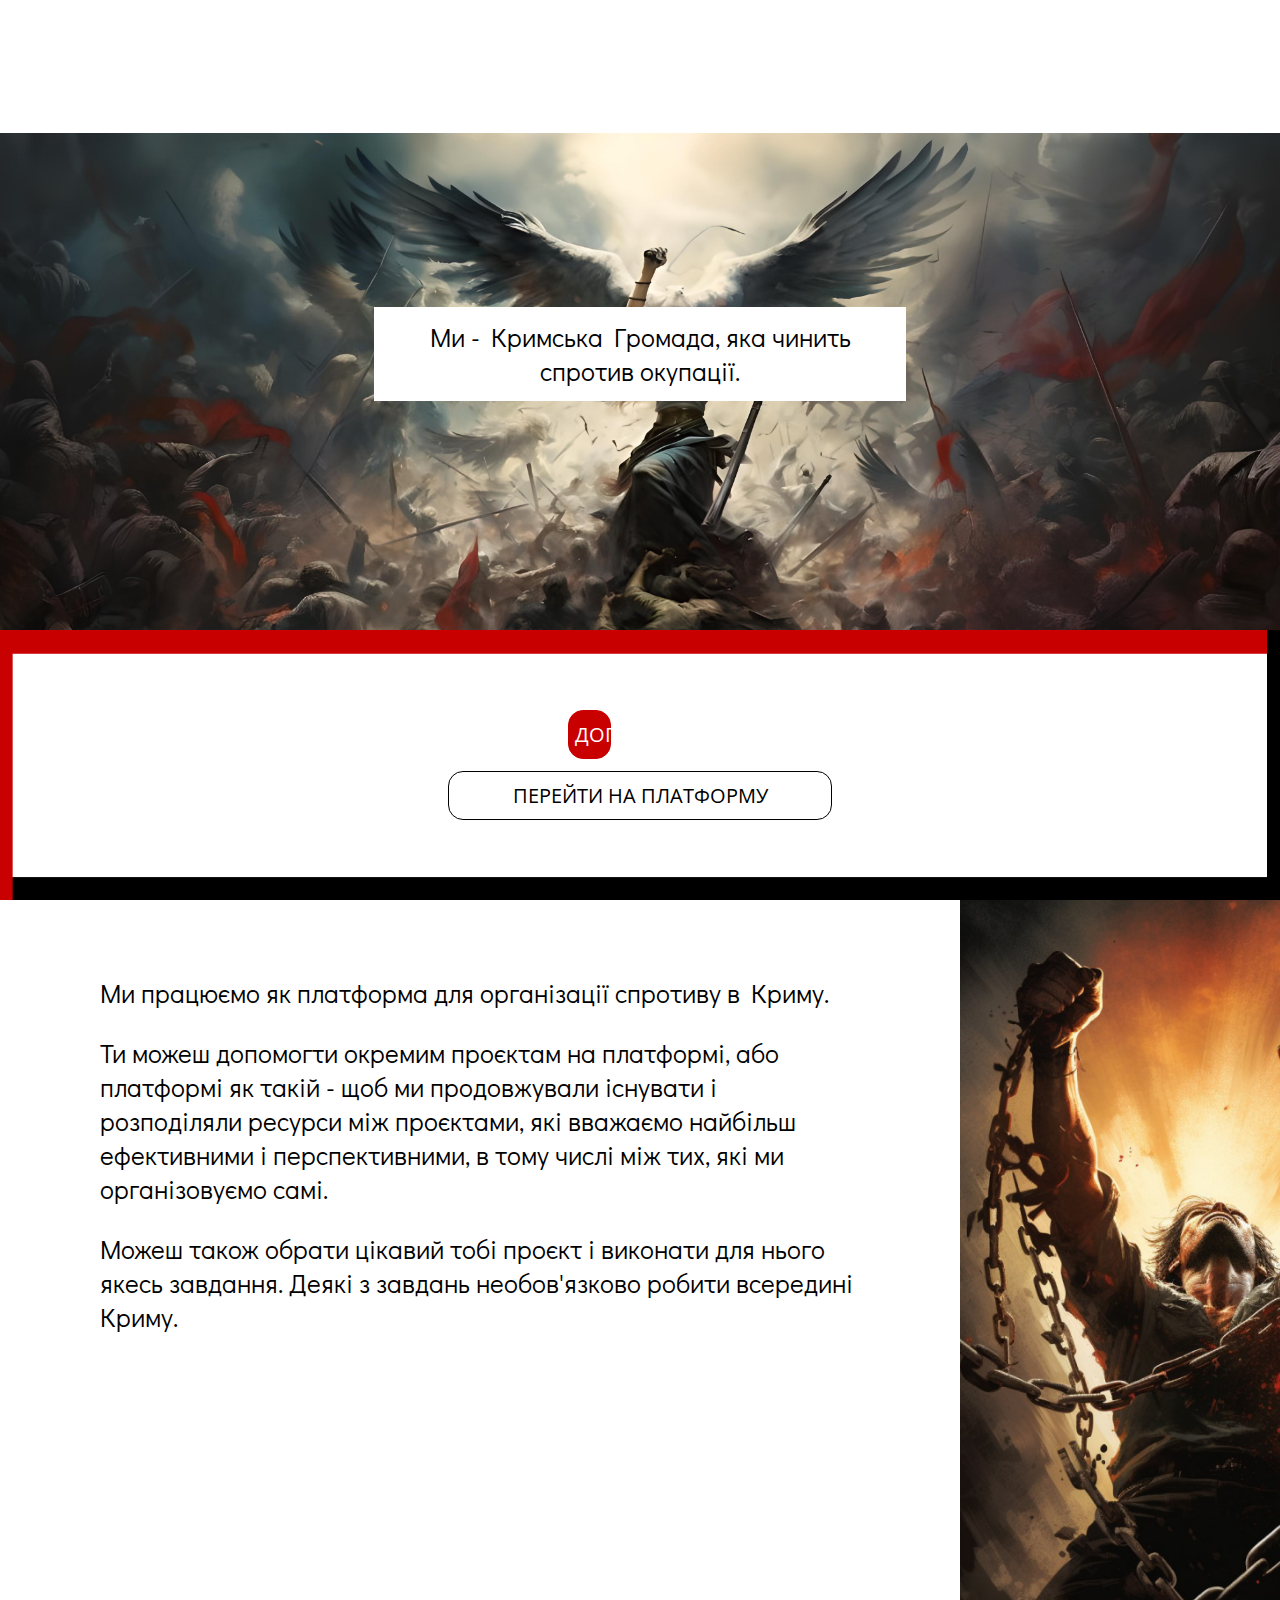
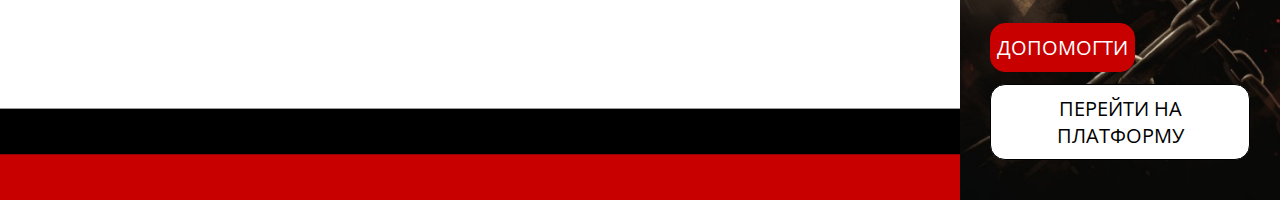
==== index.html @ 50bc7f48 "Update index.html" ====
﻿<!DOCTYPE html>

<html lang="en" xmlns="http://www.w3.org/1999/xhtml">
<head>
    <meta charset="utf-8" />
    <title>Кримська Громада</title>
    <link rel="stylesheet" href="style.css" />
    <link rel="preconnect" href="https://fonts.googleapis.com">
    <link rel="preconnect" href="https://fonts.gstatic.com" crossorigin>
    <link href="https://fonts.googleapis.com/css2?family=Didact+Gothic&family=Open+Sans&display=swap" rel="stylesheet">
</head>
<body>
    <style>
        button {
            cursor: pointer;
        }
    </style>
    <section class="section1">
        <div class="section1-div1">
            <p>Ми - Кримська Громада, яка чинить спротив окупації.</p>
        </div>
        <div class="section1-div2">
            <form action="https://quicknote.io/be9ea5e0-3ef2-11ee-a521-91339c8fe0ee"><button class="red-button">Допомогти</button></form>
            <button class="white-button">Перейти на платформу</button>
        </div>
    </section>
    <section class="section2">
        <div class="section2-div1">
            <p>Ми працюємо як платформа для організації спротиву в Криму.</p>
            <p>
                Ти можеш допомогти окремим проєктам на
                платформі, або платформі як такій - щоб ми продовжували існувати і розподіляли ресурси між проєктами, які вважаємо найбільш ефективними і перспективними, в тому числі між тих, які ми організовуємо самі.
            </p>
            <p>Можеш також обрати цікавий тобі проєкт і виконати для нього якесь завдання. Деякі з завдань необов'язково робити всередині Криму.</p>
        </div>
        <img src="img/bg3.png" class="mobile" />
        <div class="section2-div2">
            <form action="https://quicknote.io/be9ea5e0-3ef2-11ee-a521-91339c8fe0ee"><button class="red-button">Допомогти</button></form>
            <form action=""><button class="white-button">Перейти на платформу</button></form>
</div>
    </section>
</body>
</html>
---- style.css ----
body {
    margin: 0;
}

p {
    color: #000;
    font-family: Didact Gothic;
    font-style: normal;
    font-weight: 400;
    line-height: normal;
}

button {
    font-family: Open Sans;
    font-style: normal;
    font-weight: 400;
    line-height: normal;
    border-radius: 15px;
    padding-top: 10px;
    padding-bottom: 10px;
    text-transform: uppercase;
}

.red-button {
    color: white;
    background: #C90000;
    border: 1px solid #C90000;
}

.white-button {
    color: black;
    background: white;
    border: 1px solid black;
}

@media (min-width: 1000px) {

    p {
        font-size: 26px;
    }

    button {
        font-size: 20px;
    }

    section {
        height: 100vh;
    }

    .mobile {
        display: none;
    }

    .section1-div1 {
        background: url(img/bg1.png) no-repeat;
        background-size: 100% auto;
        background-position: center;
        background-attachment: fixed;
        height: 70%;
        display: flex;
        justify-content: center;
        box-sizing: border-box;
     }

    .section1-div1 > p {
        padding: 13px 10px;
        background: white;
        text-align: center;
        width: 40%;
        height: fit-content;
        margin-top: 24%;
    }

    .section1-div2 {
        height: 30%;
        display: flex;
        flex-direction: column;
        justify-content: center;
        align-items: center;
        grid-gap: 12px;
        background: url(img/bg2.png) no-repeat;
        background-size: 102% 101%;
        background-position: center;
    }

    .section1-div2 button {
        width: 30%;
    }

}

@media (min-width: 1000px) {

    .section2 {
        display: flex;
        box-sizing: border-box;
    }

    .section2-div1 {
        padding: 50px 100px;
        background: url(img/bg4.png);
        background-size: 45% 100%;
    }

    .section2-div2 {
        width: 1000px;
        display: flex;
        flex-direction: column;
        grid-gap: 12px;
        padding-bottom: 5%;
        justify-content: flex-end;
        background: url(img/bg3.png) no-repeat;
        background-size: cover;
        padding: 40px 30px;
    }

}

@media (max-width: 1000px) {

    p {
        font-size: 16px;
    }

    button {
        width: 100%;
        font-size: 50px;
    }

    section {
        display: flex;
        flex-direction: column;
    }

    .section2 > div, .section1-div2 {
        padding-right: 40px;
        padding-left: 40px;
    }

    .section1 {
        height: 100vh;
        text-align: center;
        justify-content: space-between;
    }

    .section1-div2 {
        display: flex;
        flex-direction: column;
        align-items: center;
        grid-gap: 20px;
        height: 20%;
    }

    .section1-div1 {
        display: flex;
        justify-content: center;
        align-items: end;
        padding-bottom: 200px;
        box-sizing: border-box;
    }

    .section1-div2, .section2-div2 {
        display: flex;
        flex-direction: column;
        grid-gap: 20px;
        justify-content: center;
    }

    .section1-div1 {
        background: url(img/bg1-mobile.png) no-repeat;
        background-size: 100% 100%;
        background-position: center;
        background-attachment: fixed;
        height: 80%;
    }

    .section1 p {
        background: white;
        width: 60%;
        padding: 30px 20px;
        font-size: 60px;
        box-sizing: border-box;
    }

    .mobile {
        margin: 80px 0px;
    }

    .section2-div2 {
        margin-bottom: 80px;
    }
}
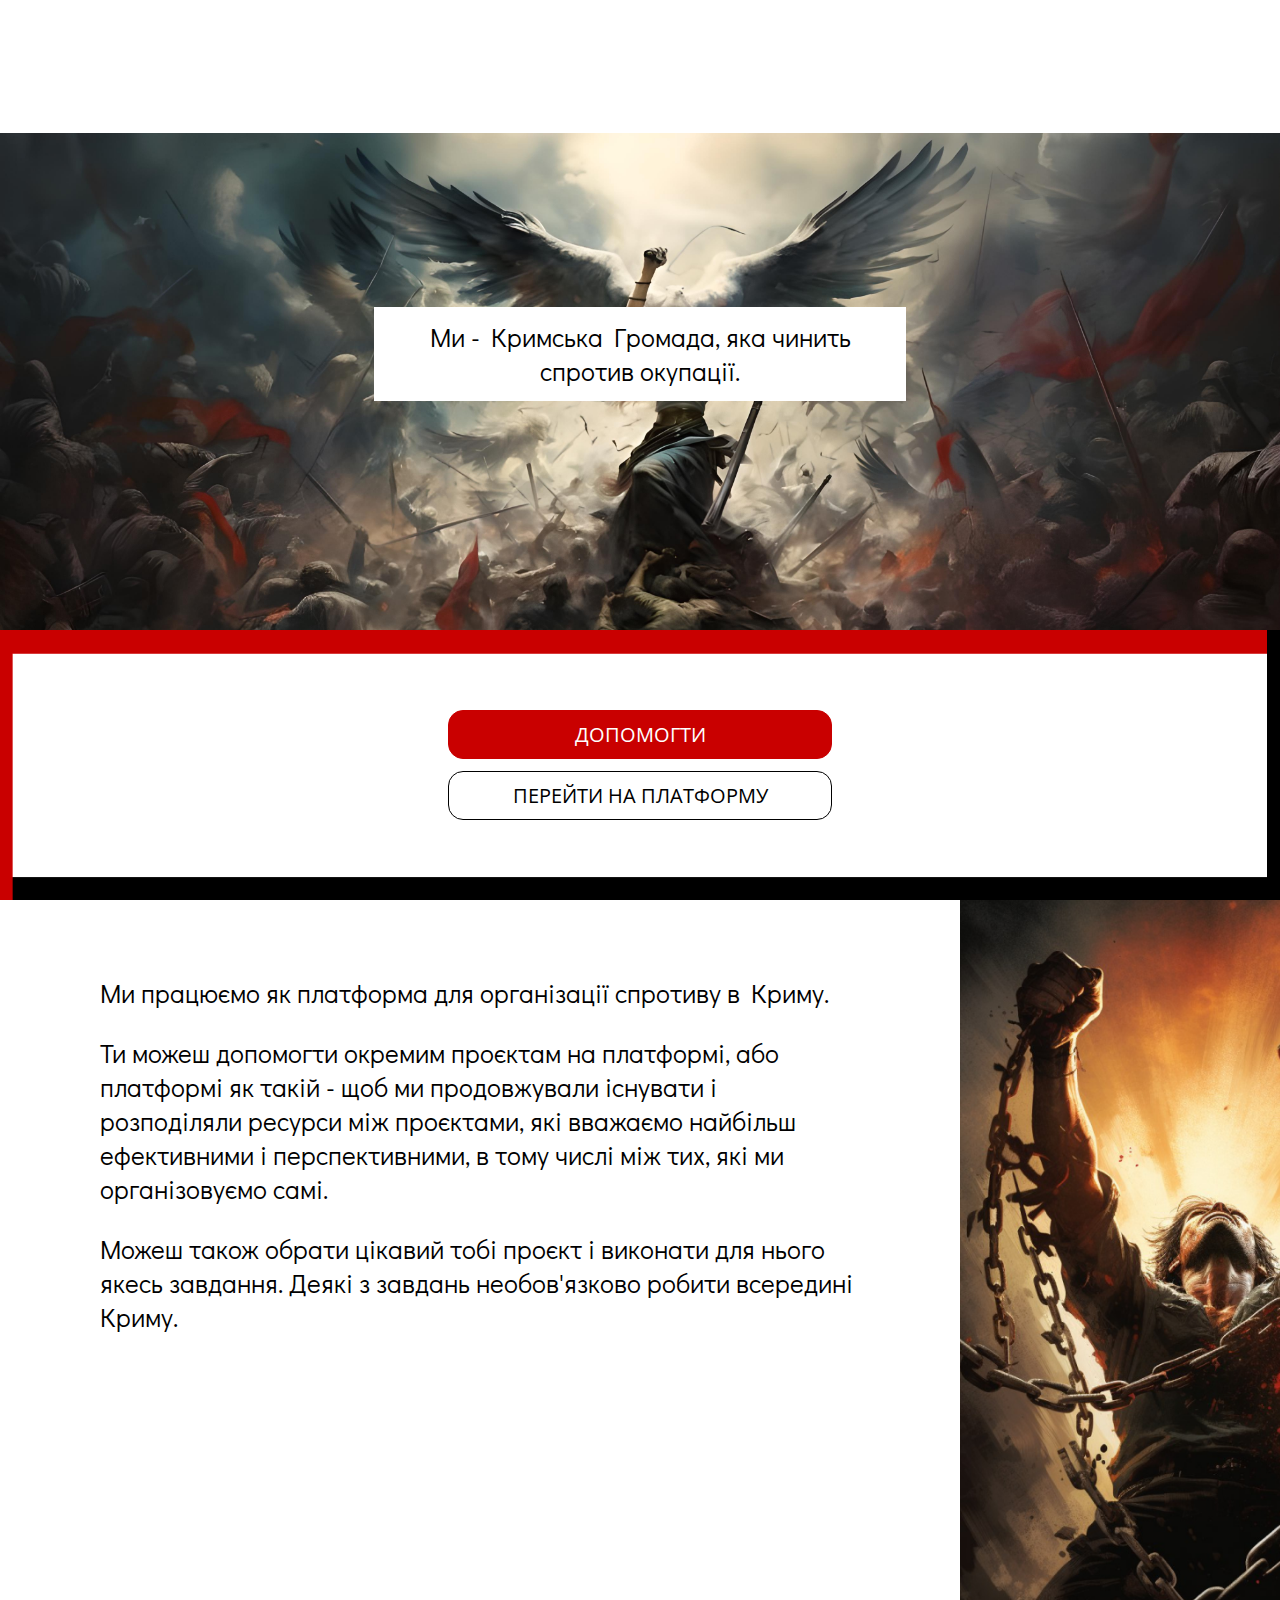
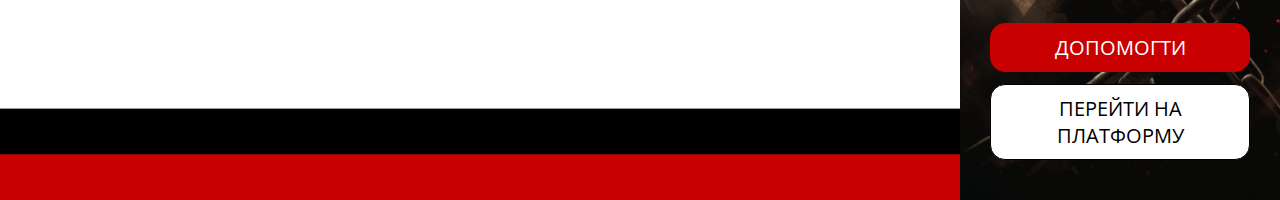
==== commit d19d9167: "-" ====
--- a/index.html
+++ b/index.html
@@ -20,8 +20,8 @@
             <p>Ми - Кримська Громада, яка чинить спротив окупації.</p>
         </div>
         <div class="section1-div2">
-            <form action="https://quicknote.io/be9ea5e0-3ef2-11ee-a521-91339c8fe0ee"><button class="red-button">Допомогти</button></form>
-            <button class="white-button">Перейти на платформу</button>
+            <button class="red-button"><a href="https://quicknote.io/be9ea5e0-3ef2-11ee-a521-91339c8fe0ee">Допомогти</a></button>
+            <button class="white-button"><a href="https://crimean-hromada-92213317e371.herokuapp.com/">Перейти на платформу</a></button>
         </div>
     </section>
     <section class="section2">
@@ -35,9 +35,9 @@
         </div>
         <img src="img/bg3.png" class="mobile" />
         <div class="section2-div2">
-            <form action="https://quicknote.io/be9ea5e0-3ef2-11ee-a521-91339c8fe0ee"><button class="red-button">Допомогти</button></form>
-            <form action=""><button class="white-button">Перейти на платформу</button></form>
-</div>
+            <button class="red-button"><a href="https://quicknote.io/be9ea5e0-3ef2-11ee-a521-91339c8fe0ee">Допомогти</a></button>
+            <button class="white-button"><a href="https://crimean-hromada-92213317e371.herokuapp.com/">Перейти на платформу</a></button>
+        </div>
     </section>
 </body>
 </html>
--- a/style.css
+++ b/style.css
@@ -11,26 +11,36 @@
 }
 
 button {
+    border-radius: 15px;
+    padding-top: 10px;
+    padding-bottom: 10px;
+}
+
+button a {
     font-family: Open Sans;
     font-style: normal;
     font-weight: 400;
     line-height: normal;
-    border-radius: 15px;
-    padding-top: 10px;
-    padding-bottom: 10px;
     text-transform: uppercase;
+    text-decoration: none;
 }
 
 .red-button {
-    color: white;
     background: #C90000;
     border: 1px solid #C90000;
 }
 
 .white-button {
-    color: black;
     background: white;
     border: 1px solid black;
+}
+
+.red-button a {
+    color: white;
+}
+
+.white-button a {
+    color: black;
 }
 
 @media (min-width: 1000px) {
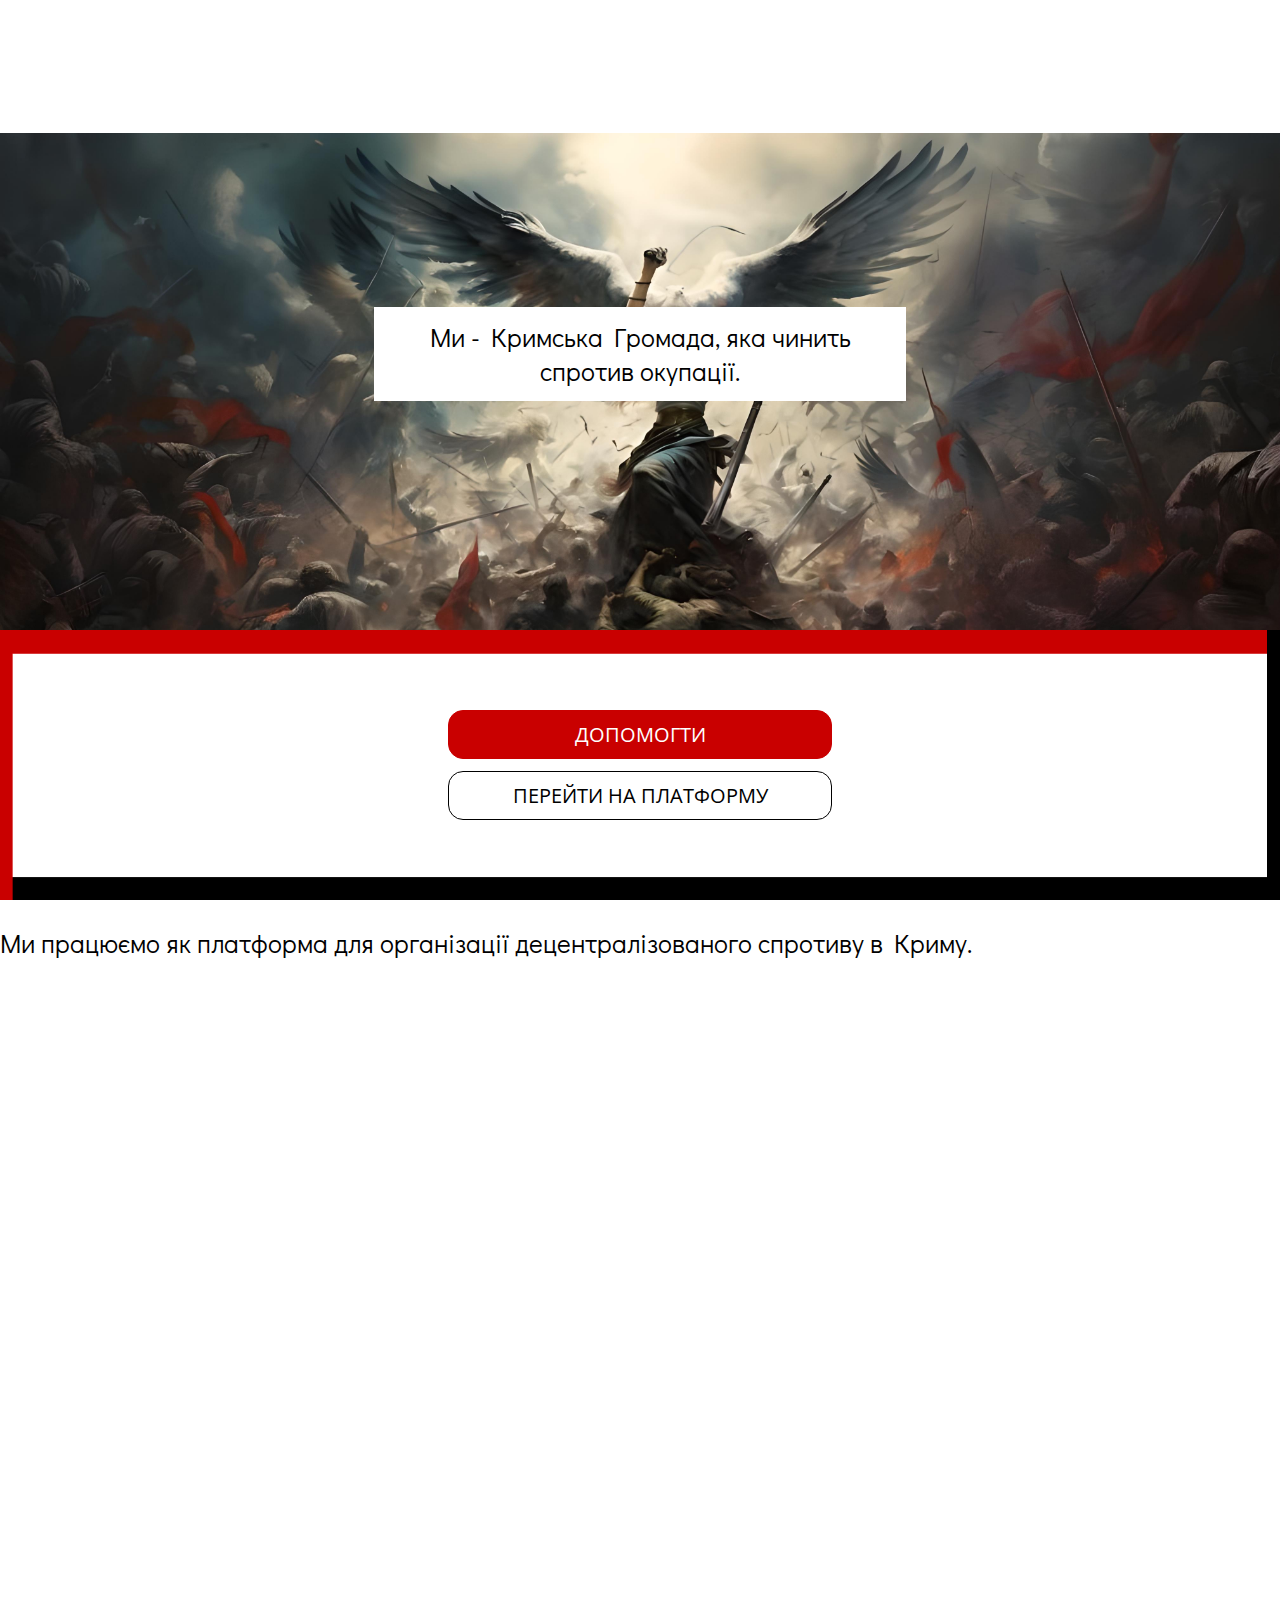
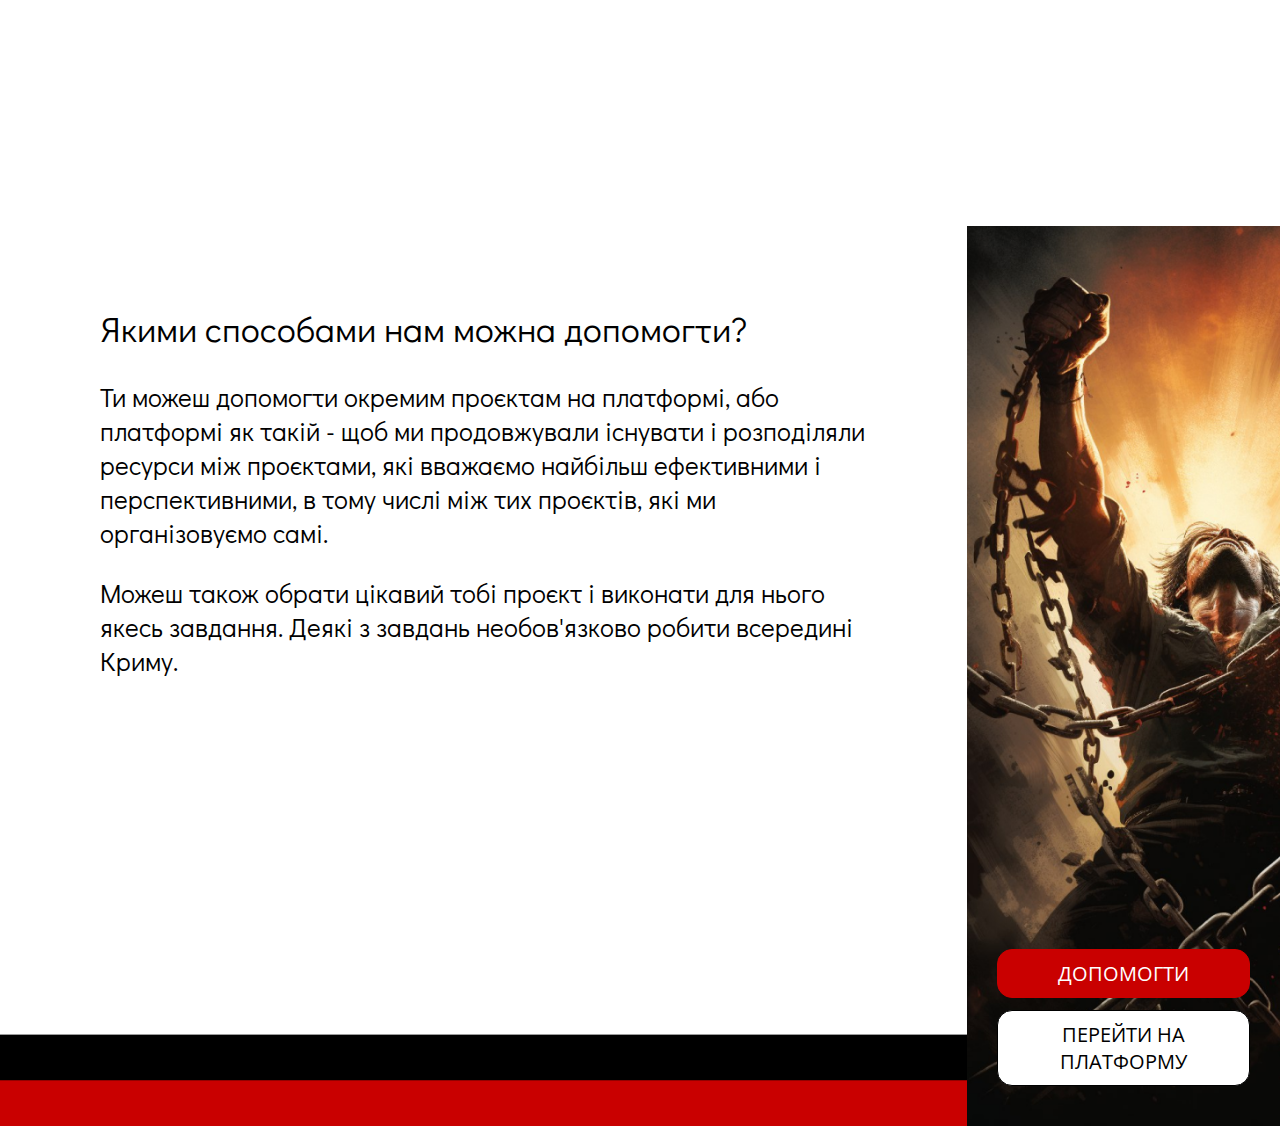
==== commit f50495e9: "-" ====
--- a/index.html
+++ b/index.html
@@ -24,14 +24,23 @@
             <button class="white-button"><a href="https://crimean-hromada-92213317e371.herokuapp.com/">Перейти на платформу</a></button>
         </div>
     </section>
+    <section class="section3">
+        <p>Ми працюємо як платформа для організації децентралізованого спротиву в Криму.</p>
+        <div class="cards">
+            <div class="card"></div>
+            <div class="card"></div>
+            <div class="card"></div>
+        </div>
+    </section>
     <section class="section2">
         <div class="section2-div1">
-            <p>Ми працюємо як платформа для організації спротиву в Криму.</p>
+            <h2>Якими способами нам можна допомогти?</h2>
             <p>
-                Ти можеш допомогти окремим проєктам на
-                платформі, або платформі як такій - щоб ми продовжували існувати і розподіляли ресурси між проєктами, які вважаємо найбільш ефективними і перспективними, в тому числі між тих, які ми організовуємо самі.
+                Ти можеш допомогти окремим проєктам на платформі, або платформі як такій - щоб ми продовжували існувати і розподіляли ресурси між проєктами, які вважаємо найбільш ефективними і перспективними, в тому числі між тих проєктів, які ми організовуємо самі.
             </p>
-            <p>Можеш також обрати цікавий тобі проєкт і виконати для нього якесь завдання. Деякі з завдань необов'язково робити всередині Криму.</p>
+            <p>
+                Можеш також обрати цікавий тобі проєкт і виконати для нього якесь завдання. Деякі з завдань необов'язково робити всередині Криму.
+            </p>
         </div>
         <img src="img/bg3.png" class="mobile" />
         <div class="section2-div2">
--- a/style.css
+++ b/style.css
@@ -2,7 +2,7 @@
     margin: 0;
 }
 
-p {
+p, h2 {
     color: #000;
     font-family: Didact Gothic;
     font-style: normal;
@@ -49,6 +49,10 @@
         font-size: 26px;
     }
 
+    h2 {
+        font-size: 35px;
+    }
+
     button {
         font-size: 20px;
     }
@@ -132,6 +136,10 @@
         font-size: 16px;
     }
 
+    h2 {
+        font-size: 21px;
+    }
+
     button {
         width: 100%;
         font-size: 50px;
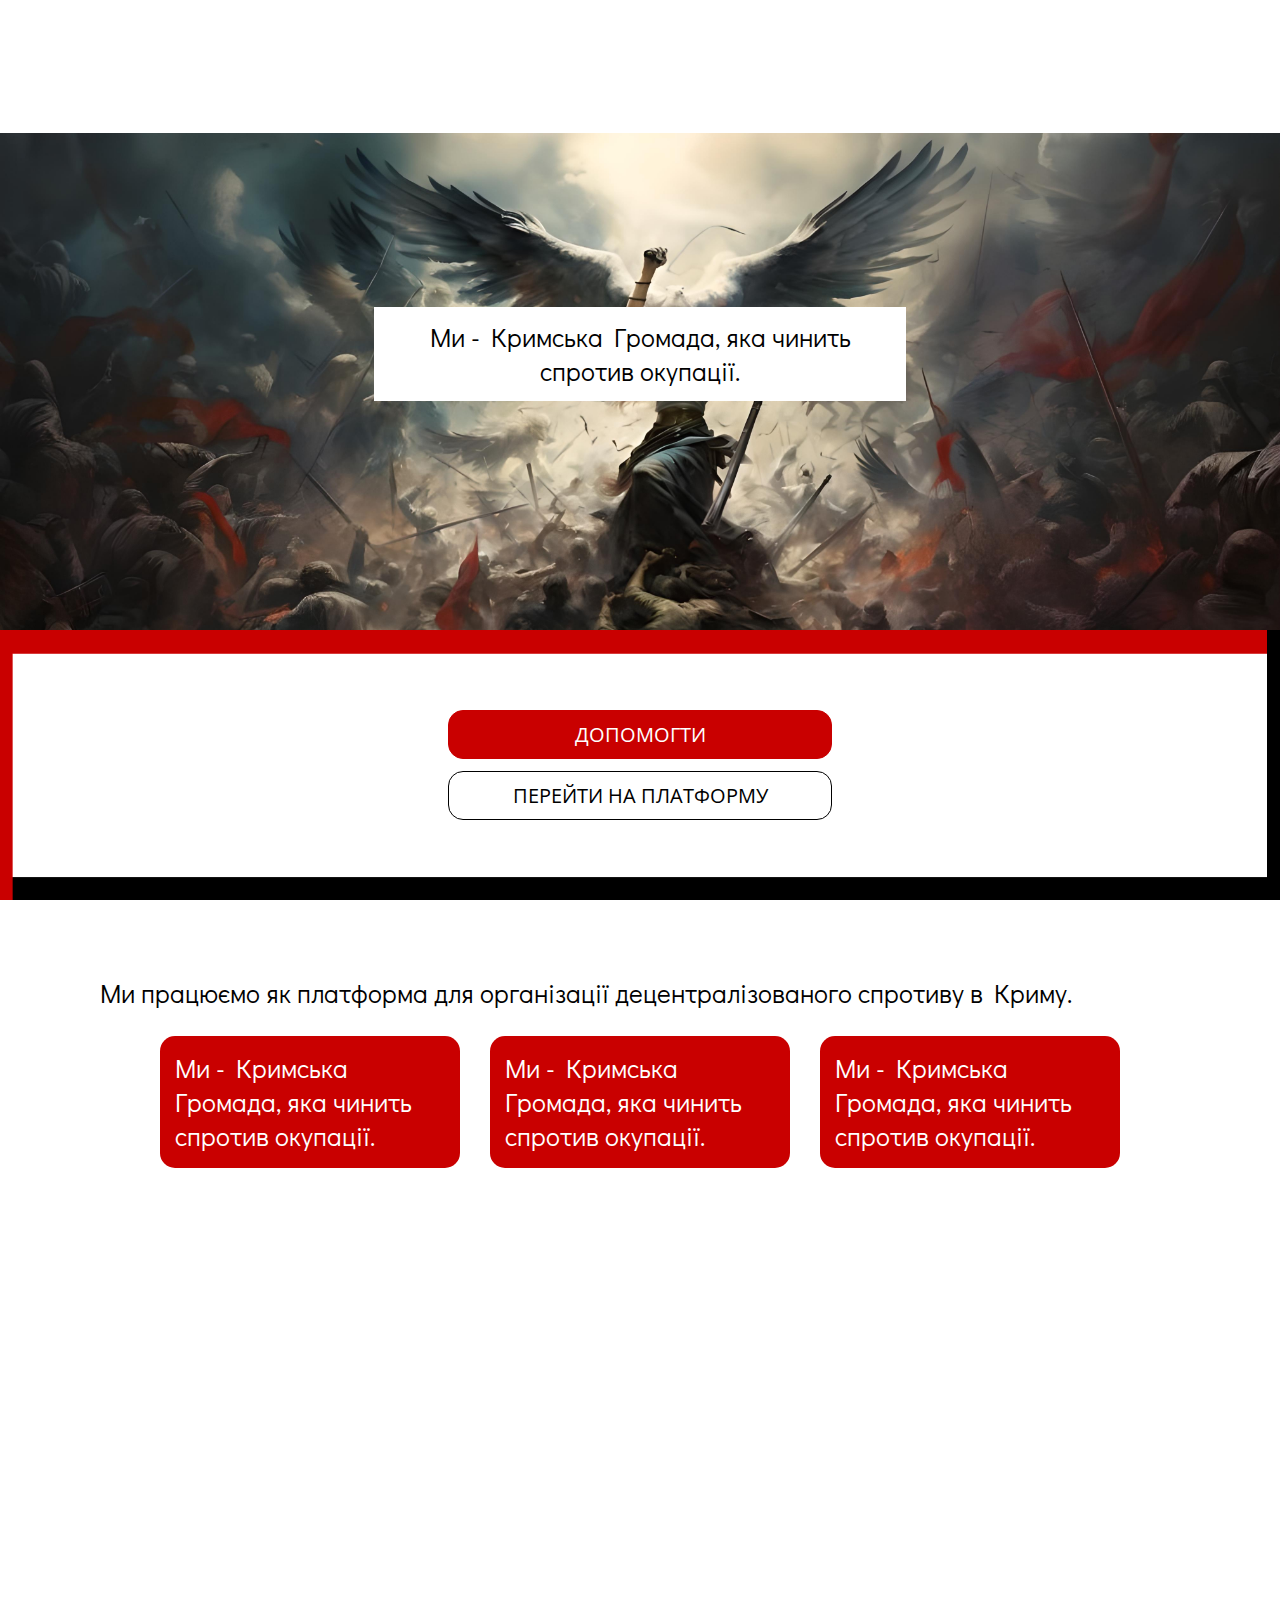
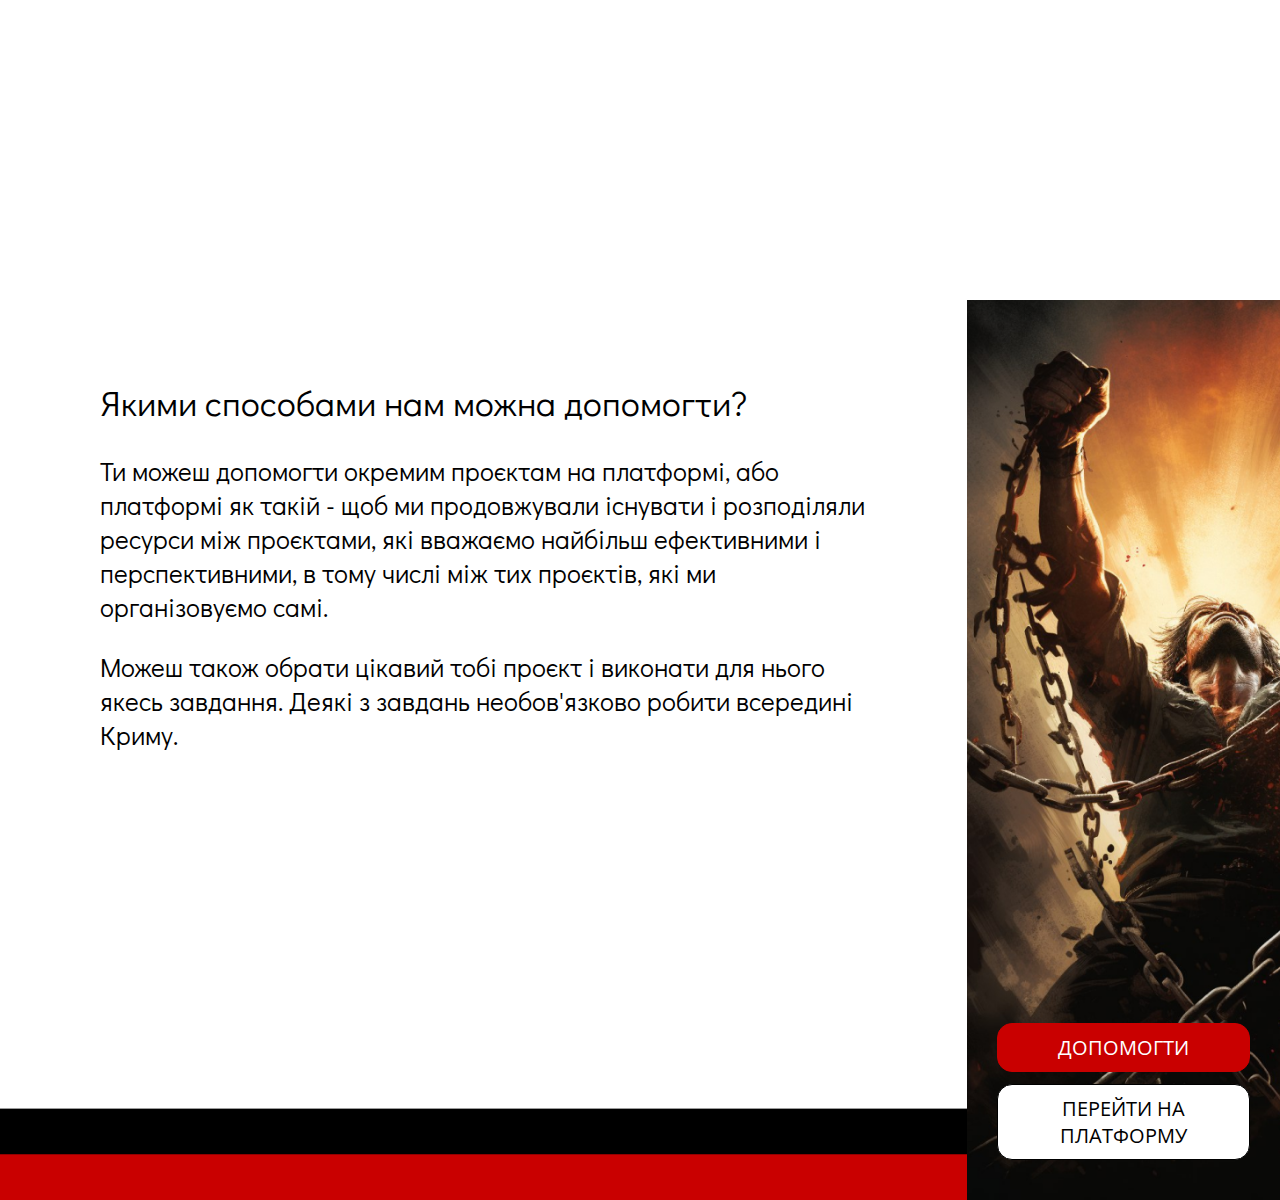
==== commit d1c75f7a: "-" ====
--- a/index.html
+++ b/index.html
@@ -27,9 +27,9 @@
     <section class="section3">
         <p>Ми працюємо як платформа для організації децентралізованого спротиву в Криму.</p>
         <div class="cards">
-            <div class="card"></div>
-            <div class="card"></div>
-            <div class="card"></div>
+            <div class="card">Ми - Кримська Громада, яка чинить спротив окупації.</div>
+            <div class="card">Ми - Кримська Громада, яка чинить спротив окупації.</div>
+            <div class="card">Ми - Кримська Громада, яка чинить спротив окупації.</div>
         </div>
     </section>
     <section class="section2">
--- a/style.css
+++ b/style.css
@@ -2,7 +2,7 @@
     margin: 0;
 }
 
-p, h2 {
+p, h2, .card {
     color: #000;
     font-family: Didact Gothic;
     font-style: normal;
@@ -45,7 +45,7 @@
 
 @media (min-width: 1000px) {
 
-    p {
+    p, .card {
         font-size: 26px;
     }
 
@@ -132,7 +132,7 @@
 
 @media (max-width: 1000px) {
 
-    p {
+    p, .card {
         font-size: 16px;
     }
 
@@ -207,4 +207,40 @@
     .section2-div2 {
         margin-bottom: 80px;
     }
+}
+
+@media (min-width: 1000px) {
+    .section3 {
+        padding: 50px 100px;
+    }
+
+    .cards {
+        width: 100%;
+        display: flex;
+        gap: 30px;
+        justify-content: center;
+    }
+
+    .card {
+        width: calc(100% / 3 - 90px);
+        padding: 15px;
+    }
+}
+
+@media (max-width: 1000px) {
+    .section3 {
+        margin-left: 1%;
+        margin-right: 1%;
+    }
+    .card {
+        width: 100%;
+        margin-bottom: 20px;
+        padding: 20px;
+    }
+}
+
+.card {
+    background-color: #C90000;
+    color: white;
+    border-radius: 15px;
 }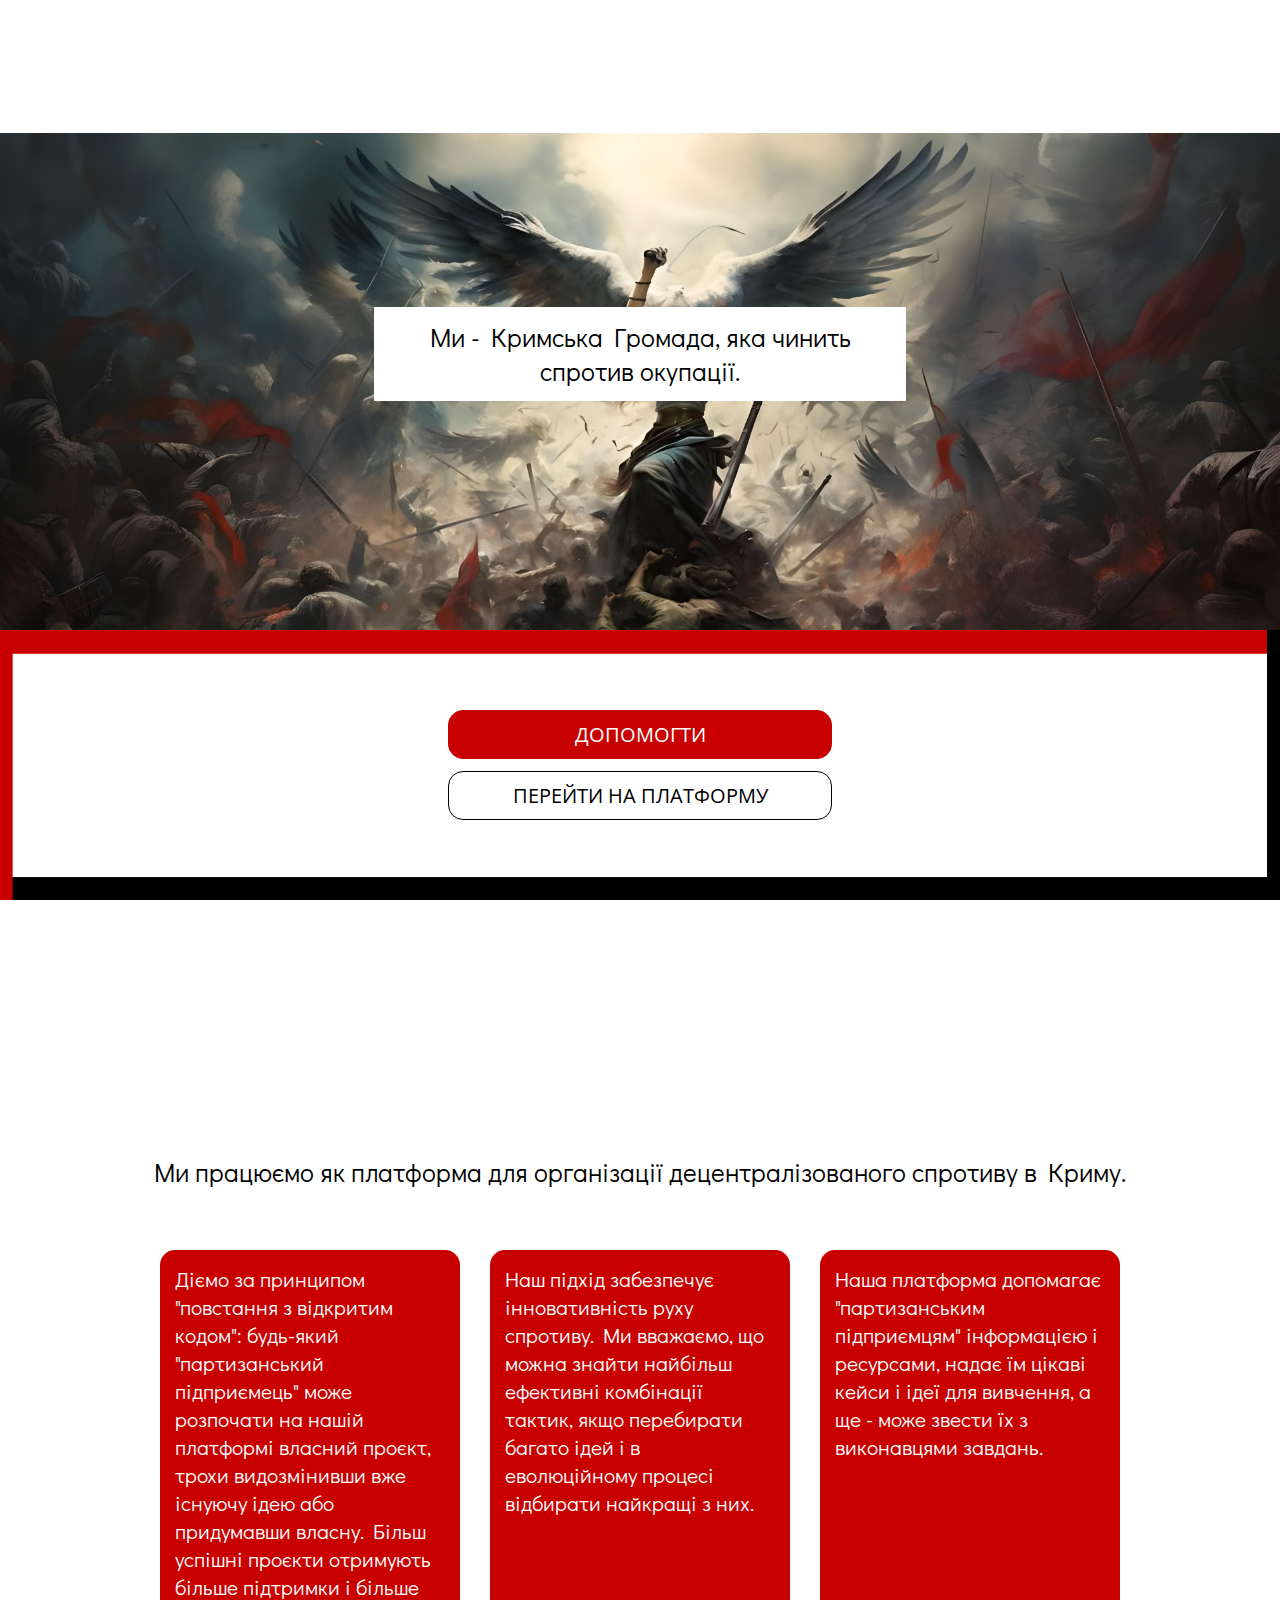
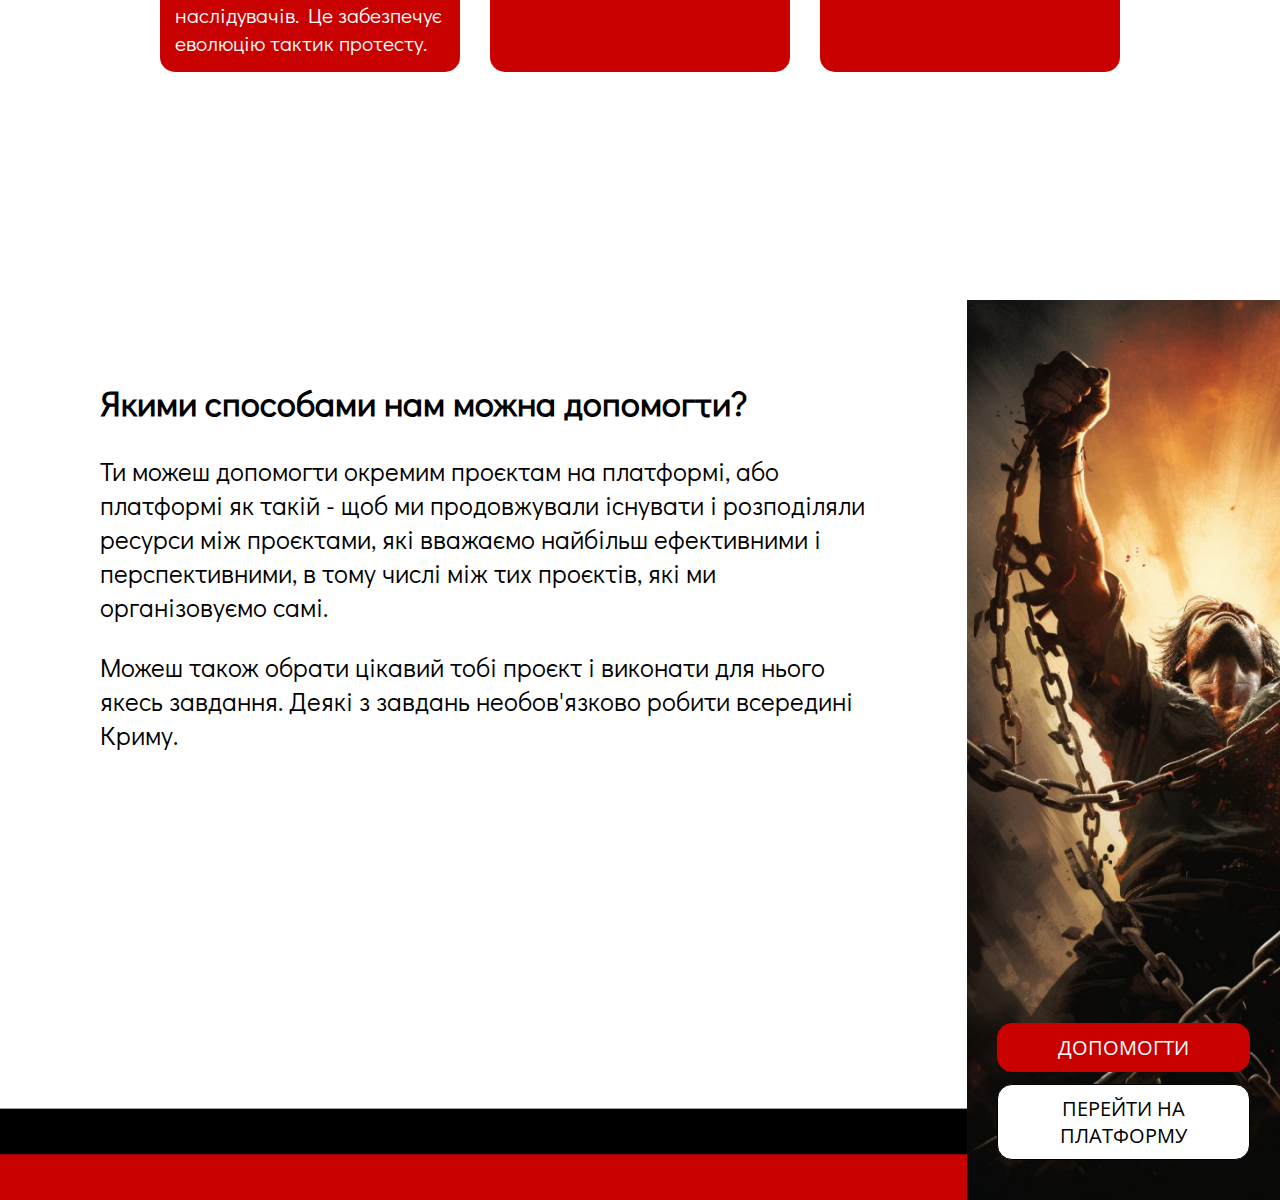
==== commit e8c57fbd: "-" ====
--- a/index.html
+++ b/index.html
@@ -27,9 +27,9 @@
     <section class="section3">
         <p>Ми працюємо як платформа для організації децентралізованого спротиву в Криму.</p>
         <div class="cards">
-            <div class="card">Ми - Кримська Громада, яка чинить спротив окупації.</div>
-            <div class="card">Ми - Кримська Громада, яка чинить спротив окупації.</div>
-            <div class="card">Ми - Кримська Громада, яка чинить спротив окупації.</div>
+            <div class="card">Діємо за принципом "повстання з відкритим кодом": будь-який "партизанський підприємець" може розпочати на нашій платформі власний проєкт, трохи видозмінивши вже існуючу ідею або придумавши власну. Більш успішні проєкти отримують більше підтримки і більше наслідувачів. Це забезпечує еволюцію тактик протесту.</div>
+            <div class="card">Наш підхід забезпечує інновативність руху спротиву. Ми вважаємо, що можна знайти найбільш ефективні комбінації тактик, якщо перебирати багато ідей і в еволюційному процесі відбирати найкращі з них.</div>
+            <div class="card">Наша платформа допомагає "партизанським підприємцям" інформацією і ресурсами, надає їм цікаві кейси і ідеї для вивчення, а ще - може звести їх з виконавцями завдань.</div>
         </div>
     </section>
     <section class="section2">
--- a/style.css
+++ b/style.css
@@ -5,8 +5,6 @@
 p, h2, .card {
     color: #000;
     font-family: Didact Gothic;
-    font-style: normal;
-    font-weight: 400;
     line-height: normal;
 }
 
@@ -45,8 +43,12 @@
 
 @media (min-width: 1000px) {
 
-    p, .card {
+    p {
         font-size: 26px;
+    }
+
+    .card {
+        font-size: 21px;
     }
 
     h2 {
@@ -132,12 +134,16 @@
 
 @media (max-width: 1000px) {
 
-    p, .card {
-        font-size: 16px;
+    p {
+        font-size: 35px;
+    }
+
+    .card {
+        font-size: 30px;
     }
 
     h2 {
-        font-size: 21px;
+        font-size: 50px;
     }
 
     button {
@@ -212,6 +218,15 @@
 @media (min-width: 1000px) {
     .section3 {
         padding: 50px 100px;
+        display: flex;
+        flex-direction: column;
+        justify-content: center;
+        align-items: center;
+        gap: 35px;
+    }
+
+    .section3 p {
+        text-align: center;
     }
 
     .cards {
@@ -228,12 +243,13 @@
 }
 
 @media (max-width: 1000px) {
-    .section3 {
+    .section3, .section1 {
         margin-left: 1%;
         margin-right: 1%;
     }
     .card {
         width: 100%;
+        box-sizing: border-box;
         margin-bottom: 20px;
         padding: 20px;
     }
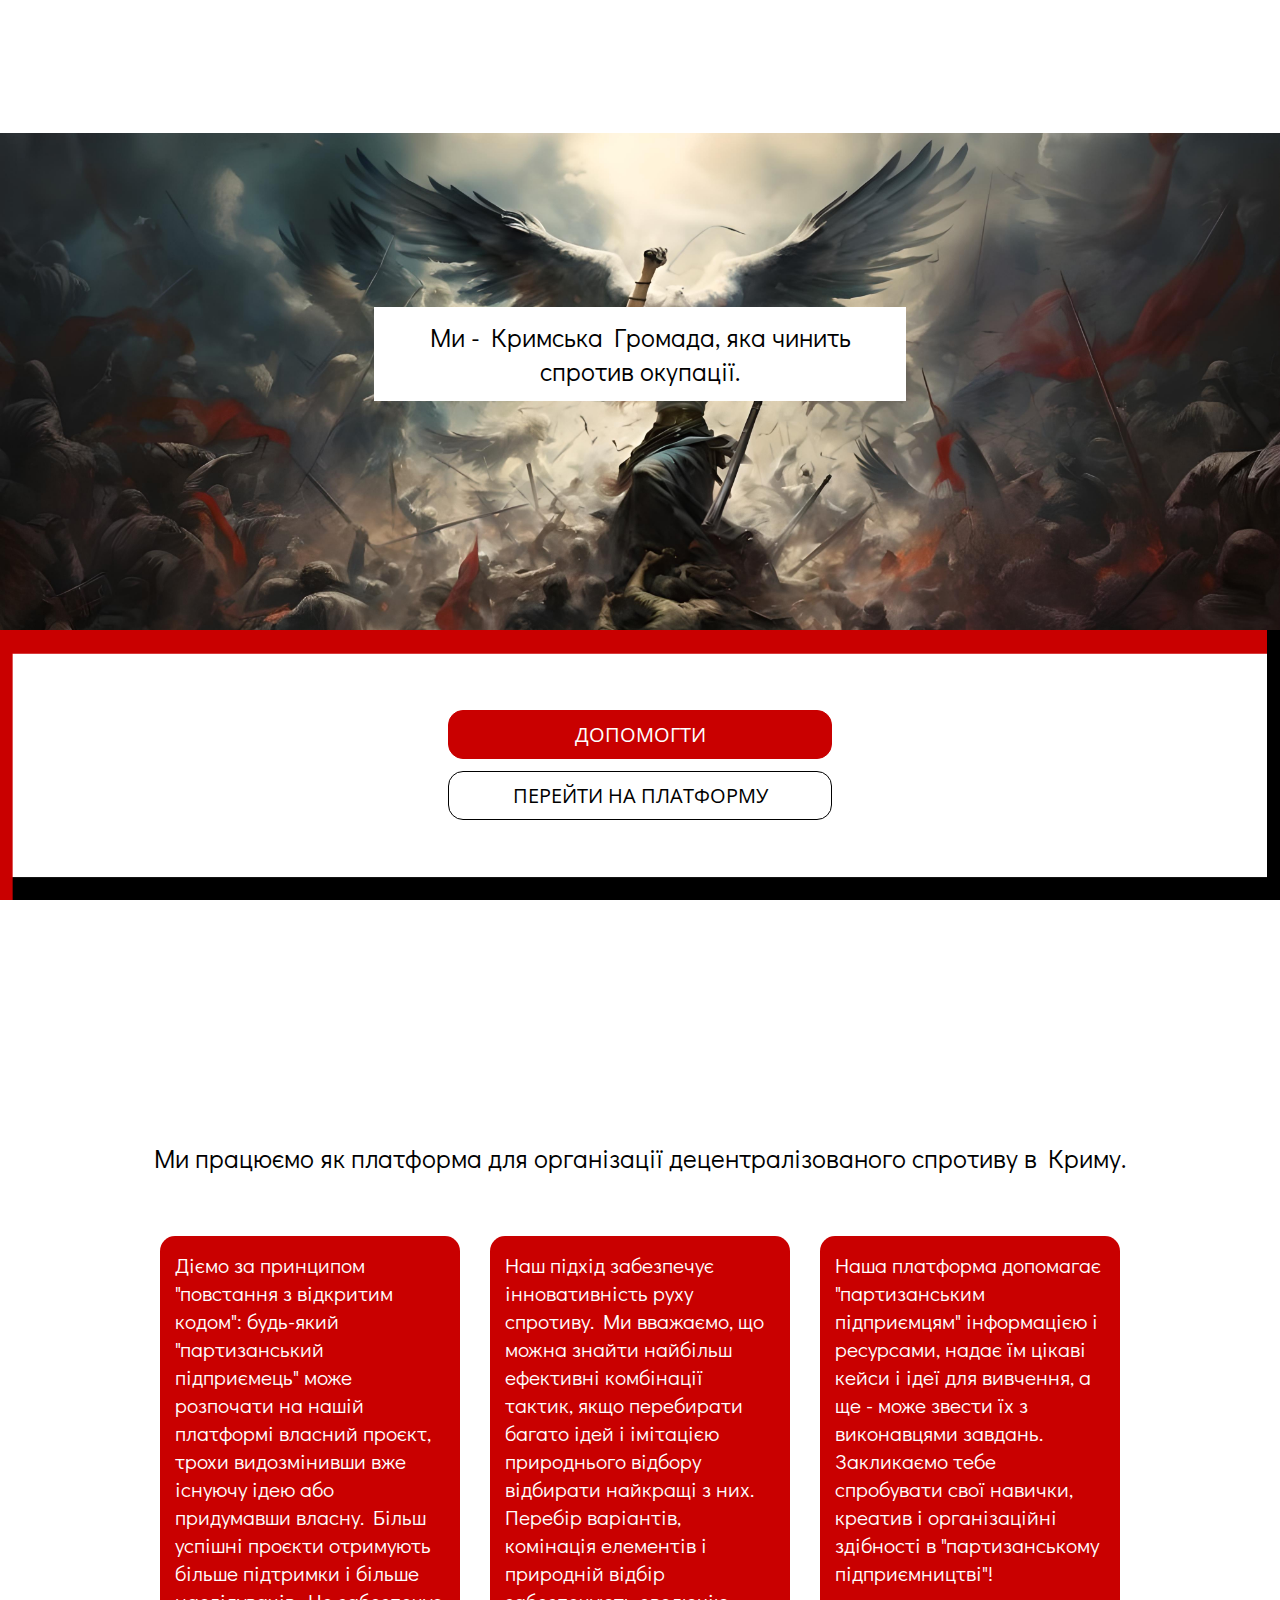
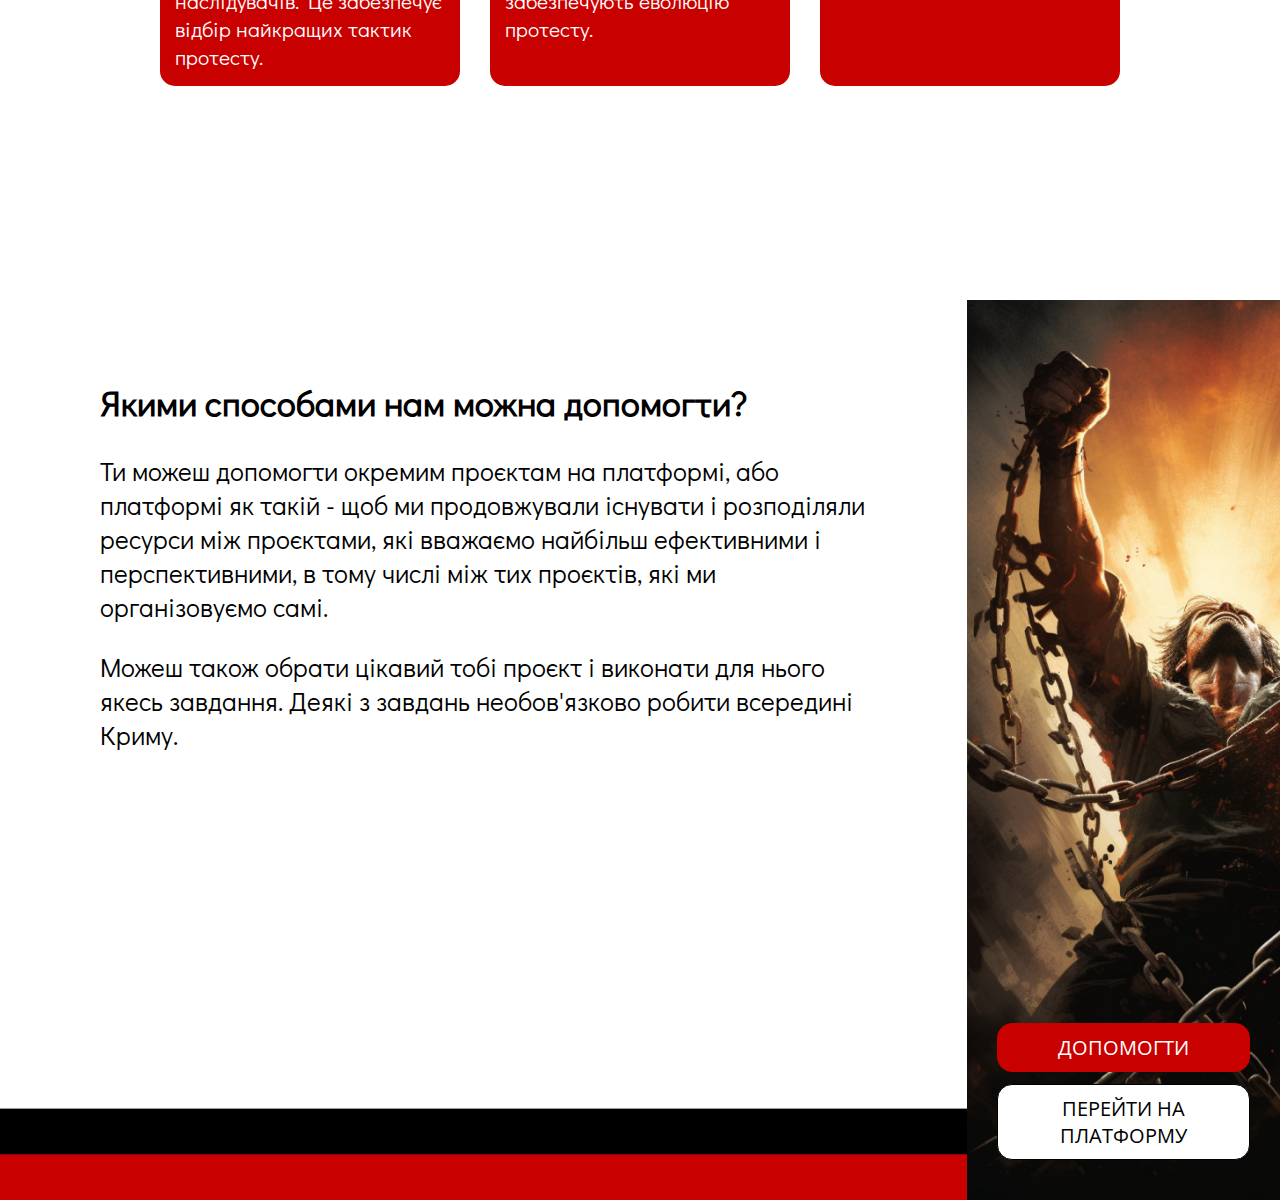
==== commit e0c74900: "-" ====
--- a/index.html
+++ b/index.html
@@ -27,9 +27,9 @@
     <section class="section3">
         <p>Ми працюємо як платформа для організації децентралізованого спротиву в Криму.</p>
         <div class="cards">
-            <div class="card">Діємо за принципом "повстання з відкритим кодом": будь-який "партизанський підприємець" може розпочати на нашій платформі власний проєкт, трохи видозмінивши вже існуючу ідею або придумавши власну. Більш успішні проєкти отримують більше підтримки і більше наслідувачів. Це забезпечує еволюцію тактик протесту.</div>
-            <div class="card">Наш підхід забезпечує інновативність руху спротиву. Ми вважаємо, що можна знайти найбільш ефективні комбінації тактик, якщо перебирати багато ідей і в еволюційному процесі відбирати найкращі з них.</div>
-            <div class="card">Наша платформа допомагає "партизанським підприємцям" інформацією і ресурсами, надає їм цікаві кейси і ідеї для вивчення, а ще - може звести їх з виконавцями завдань.</div>
+            <div class="card">Діємо за принципом "повстання з відкритим кодом": будь-який "партизанський підприємець" може розпочати на нашій платформі власний проєкт, трохи видозмінивши вже існуючу ідею або придумавши власну. Більш успішні проєкти отримують більше підтримки і більше наслідувачів. Це забезпечує відбір найкращих тактик протесту.</div>
+            <div class="card">Наш підхід забезпечує інновативність руху спротиву. Ми вважаємо, що можна знайти найбільш ефективні комбінації тактик, якщо перебирати багато ідей і імітацією природнього відбору відбирати найкращі з них. Перебір варіантів, комінація елементів і природній відбір забезпечують еволюцію протесту.</div>
+            <div class="card">Наша платформа допомагає "партизанським підприємцям" інформацією і ресурсами, надає їм цікаві кейси і ідеї для вивчення, а ще - може звести їх з виконавцями завдань. Закликаємо тебе спробувати свої навички, креатив і організаційні здібності в "партизанському підприємництві"!</div>
         </div>
     </section>
     <section class="section2">
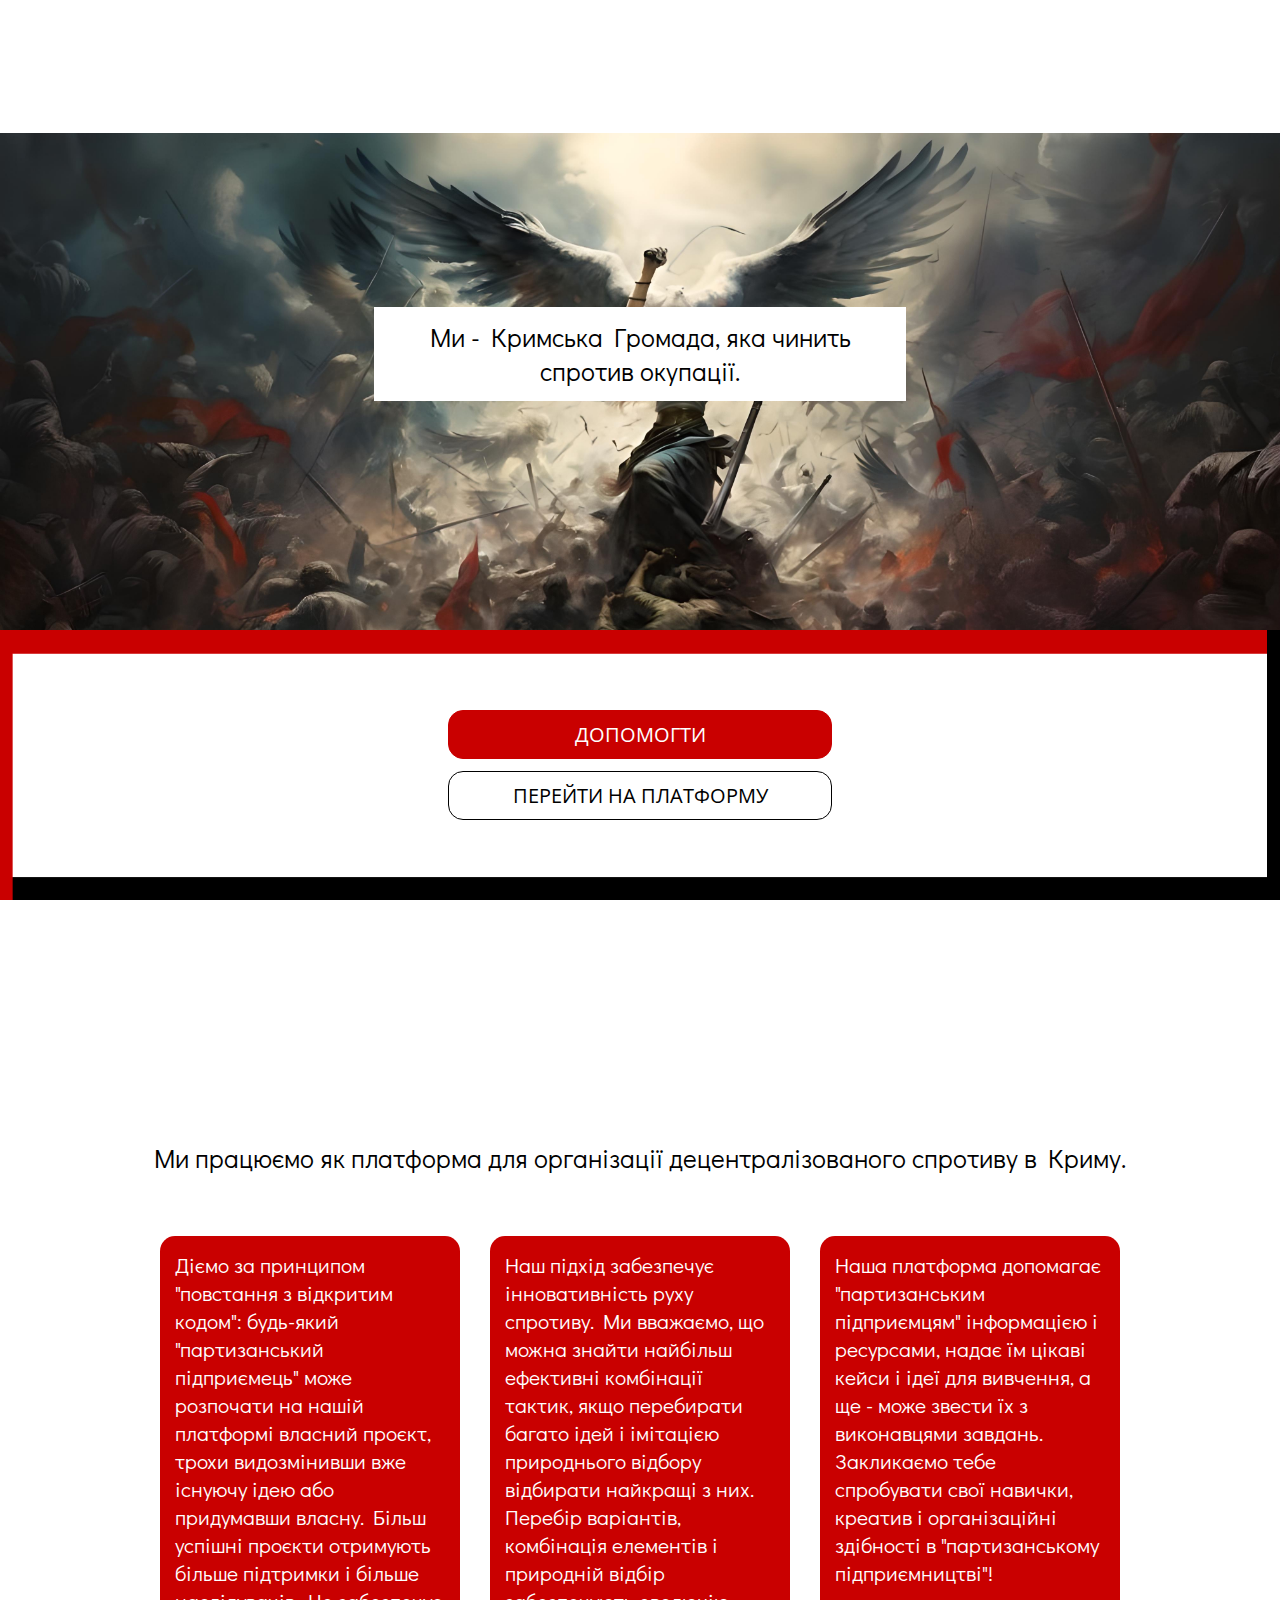
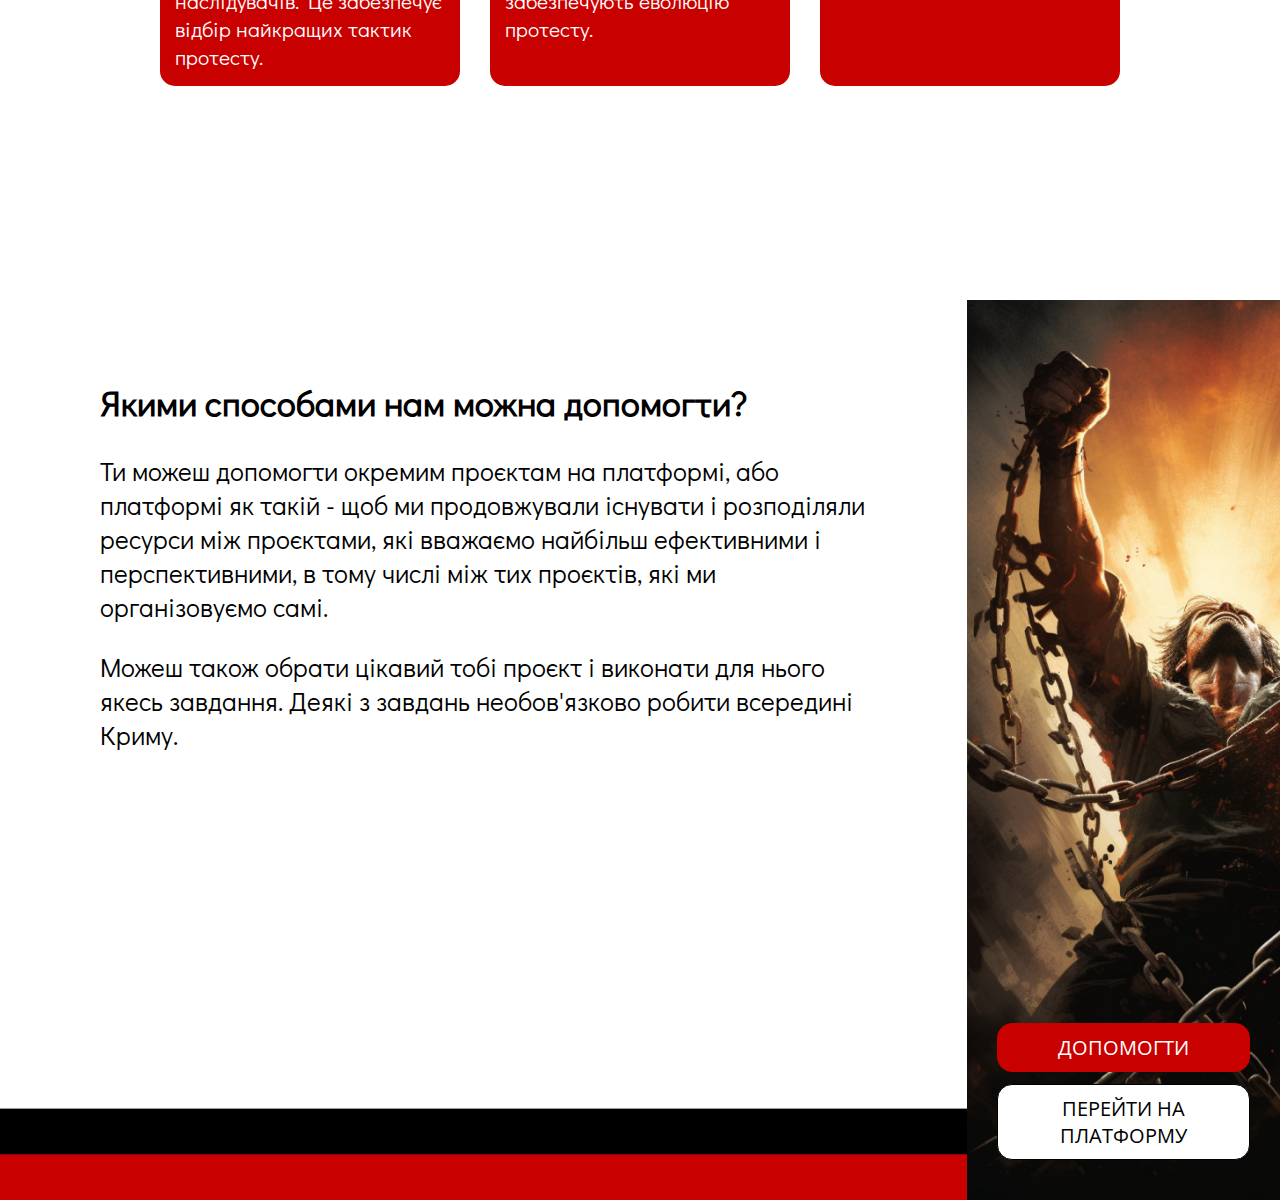
==== commit bc11ef5a: "Update index.html" ====
--- a/index.html
+++ b/index.html
@@ -28,7 +28,7 @@
         <p>Ми працюємо як платформа для організації децентралізованого спротиву в Криму.</p>
         <div class="cards">
             <div class="card">Діємо за принципом "повстання з відкритим кодом": будь-який "партизанський підприємець" може розпочати на нашій платформі власний проєкт, трохи видозмінивши вже існуючу ідею або придумавши власну. Більш успішні проєкти отримують більше підтримки і більше наслідувачів. Це забезпечує відбір найкращих тактик протесту.</div>
-            <div class="card">Наш підхід забезпечує інновативність руху спротиву. Ми вважаємо, що можна знайти найбільш ефективні комбінації тактик, якщо перебирати багато ідей і імітацією природнього відбору відбирати найкращі з них. Перебір варіантів, комінація елементів і природній відбір забезпечують еволюцію протесту.</div>
+            <div class="card">Наш підхід забезпечує інновативність руху спротиву. Ми вважаємо, що можна знайти найбільш ефективні комбінації тактик, якщо перебирати багато ідей і імітацією природнього відбору відбирати найкращі з них. Перебір варіантів, комбінація елементів і природній відбір забезпечують еволюцію протесту.</div>
             <div class="card">Наша платформа допомагає "партизанським підприємцям" інформацією і ресурсами, надає їм цікаві кейси і ідеї для вивчення, а ще - може звести їх з виконавцями завдань. Закликаємо тебе спробувати свої навички, креатив і організаційні здібності в "партизанському підприємництві"!</div>
         </div>
     </section>
